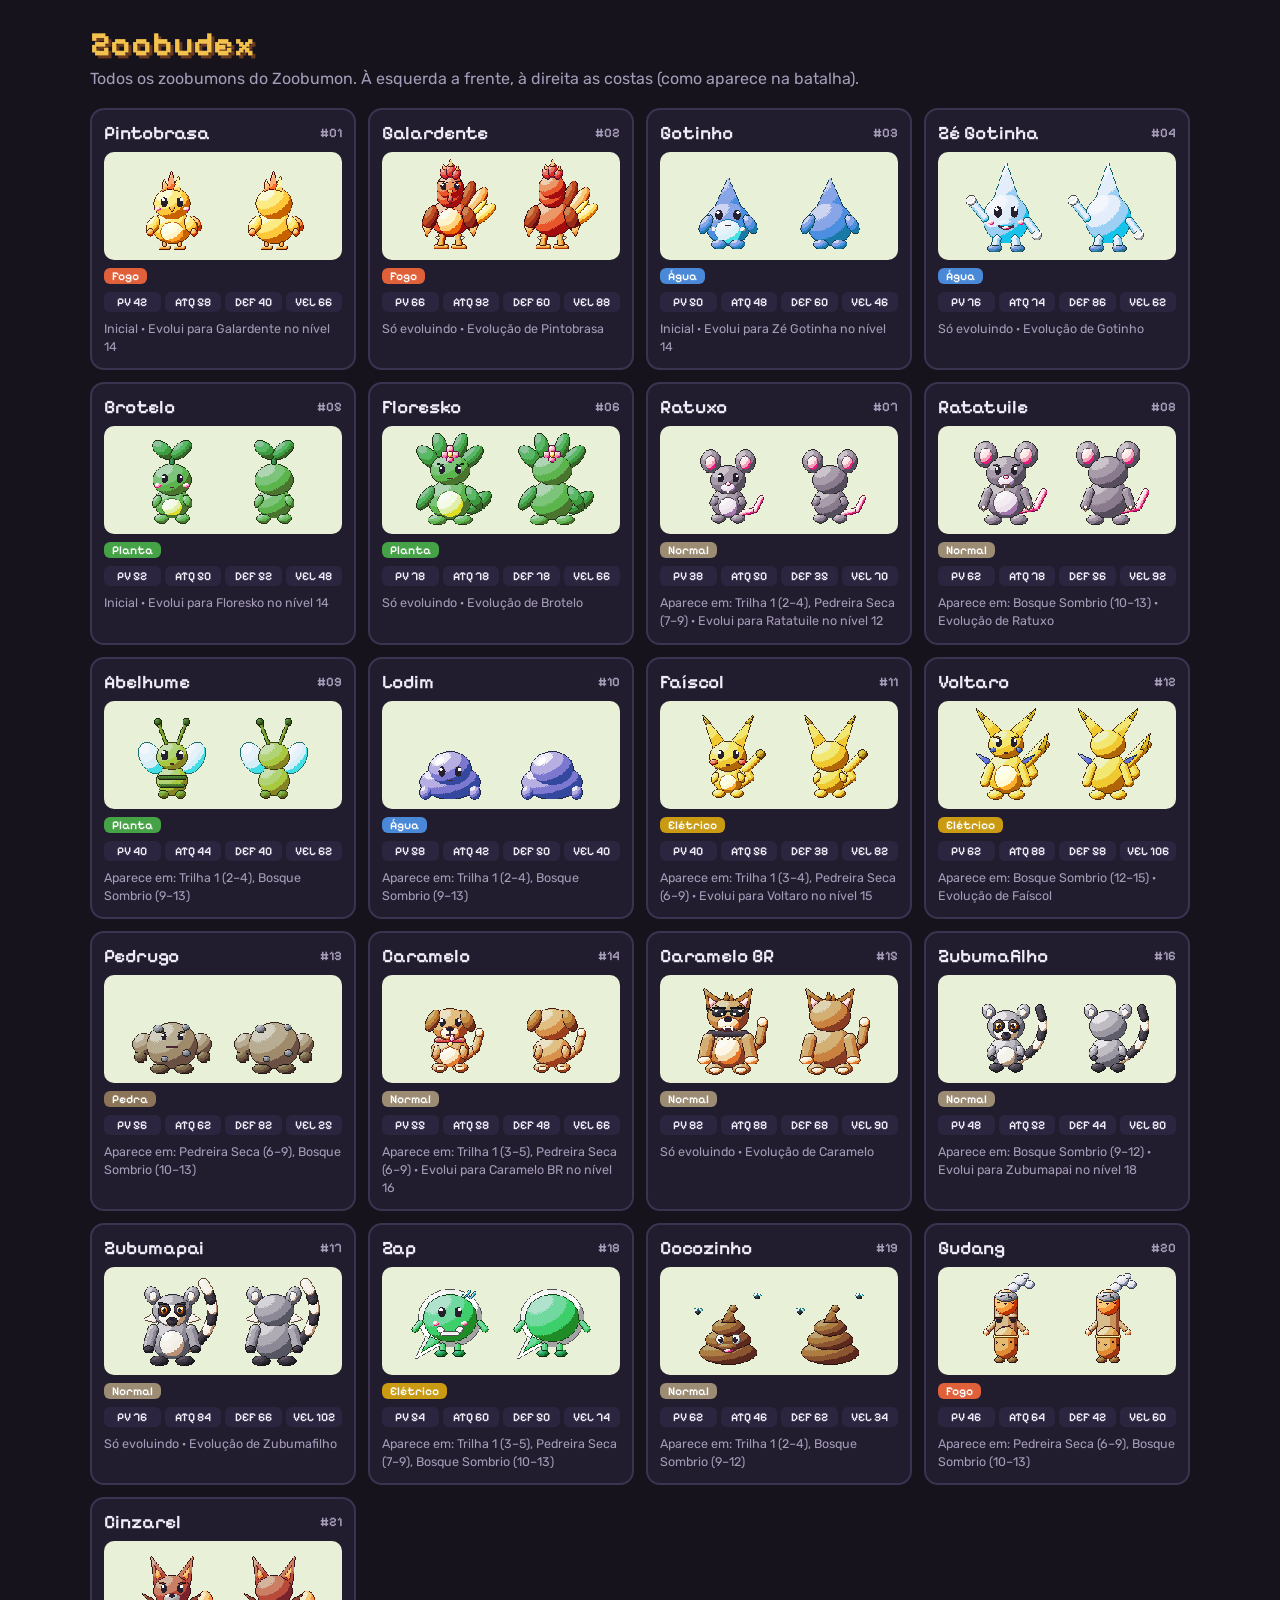
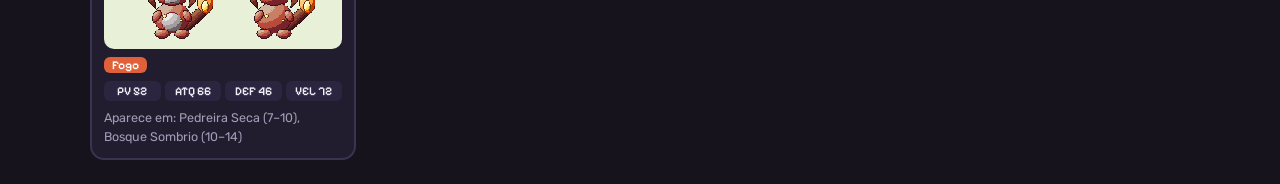
==== zoobudex.html @ a1004571 "Zoobumon: primeira versão do jogo RPG de captura em pixel art para celular: criação de treinador com" ====
<!doctype html>
<html lang="pt-BR">
<head>
  <meta charset="utf-8">
  <meta name="viewport" content="width=device-width, initial-scale=1">
  <title>Zoobudex</title>
  <link rel="stylesheet" href="https://fonts.googleapis.com/css2?family=Pixelify+Sans:wght@400;600;700&family=Rubik:wght@400;500&display=swap">
  <style>
    :root{--room:#16131d;--card:#221d2e;--line:#3b3350;--ink:#f1ecf8;--mute:#a59cb9;--gold:#f2c14e;--f-pix:'Pixelify Sans','Courier New',monospace}
    body{margin:0;background:var(--room);color:var(--ink);font-family:'Rubik',system-ui,sans-serif}
    main{max-width:1100px;margin:0 auto;padding:24px max(16px,env(safe-area-inset-left))}
    h1{font:700 34px var(--f-pix);color:var(--gold);margin:0 0 4px;text-shadow:3px 3px 0 #6b3b20}
    p{color:var(--mute);margin:0 0 20px}
    .grid{display:grid;grid-template-columns:repeat(auto-fill,minmax(230px,1fr));gap:12px}
    .card{background:var(--card);border:2px solid var(--line);border-radius:14px;padding:12px;display:flex;flex-direction:column;gap:8px}
    .imgs{display:flex;gap:6px;justify-content:center;background:#e9f0d8;border-radius:10px;padding:6px}
    .imgs img{width:96px;height:96px;image-rendering:pixelated}
    .top{display:flex;justify-content:space-between;align-items:center;gap:6px}
    .n{font:600 19px var(--f-pix)}
    .num{font:600 13px var(--f-pix);color:var(--mute)}
    .chip{font:600 12px var(--f-pix);color:#fff;border-radius:6px;padding:1px 8px}
    small{color:var(--mute);font-size:12.5px;line-height:1.45}
    .stats{display:grid;grid-template-columns:repeat(4,1fr);gap:4px;text-align:center;font:600 12px var(--f-pix)}
    .stats span{background:#2c2540;border-radius:6px;padding:3px 0}
  </style>
</head>
<body>
  <main>
    <h1>Zoobudex</h1>
    <p>Todos os zoobumons do Zoobumon. À esquerda a frente, à direita as costas (como aparece na batalha).</p>
    <div id="grid" class="grid"></div>
  </main>
  <script src="js/util.js"></script>
  <script src="js/dados.js"></script>
  <script src="js/sprites.js"></script>
  <script>
    const where={};
    for(const[z,list]of Object.entries(ENC))for(const[s,,a,b]of list)(where[s]=where[s]||[]).push(`${ZNAME[z]} (${a}–${b})`);
    const from={};for(const[k,s]of Object.entries(SPECIES))if(s.evo)from[s.evo[0]]=[k,s.evo[1]];
    const starters=['pintobrasa','gotinho','brotelo'];
    document.getElementById('grid').innerHTML=Object.entries(SPECIES).map(([k,s],i)=>{
      const sp=SPR(k),b=sp.b.toDataURL();
      const info=[
        starters.includes(k)?'Inicial':'',
        where[k]?'Aparece em: '+where[k].join(', '):(starters.includes(k)?'':'Só evoluindo'),
        s.evo?`Evolui para ${SPECIES[s.evo[0]].n} no nível ${s.evo[1]}`:'',
        from[k]?`Evolução de ${SPECIES[from[k][0]].n}`:'',
      ].filter(Boolean).join(' · ');
      return`<div class="card"><div class="top"><span class="n">${s.n}</span><span class="num">#${String(i+1).padStart(2,'0')}</span></div>
        <div class="imgs"><img src="${sp.url}" alt="${s.n} de frente"><img src="${b}" alt="${s.n} de costas"></div>
        <div class="top"><span class="chip" style="background:${TYPEC[s.t]}">${s.t}</span></div>
        <div class="stats"><span>PV ${s.b.hp}</span><span>ATQ ${s.b.atk}</span><span>DEF ${s.b.def}</span><span>VEL ${s.b.spd}</span></div>
        <small>${info}</small></div>`;
    }).join('');
  </script>
</body>
</html>
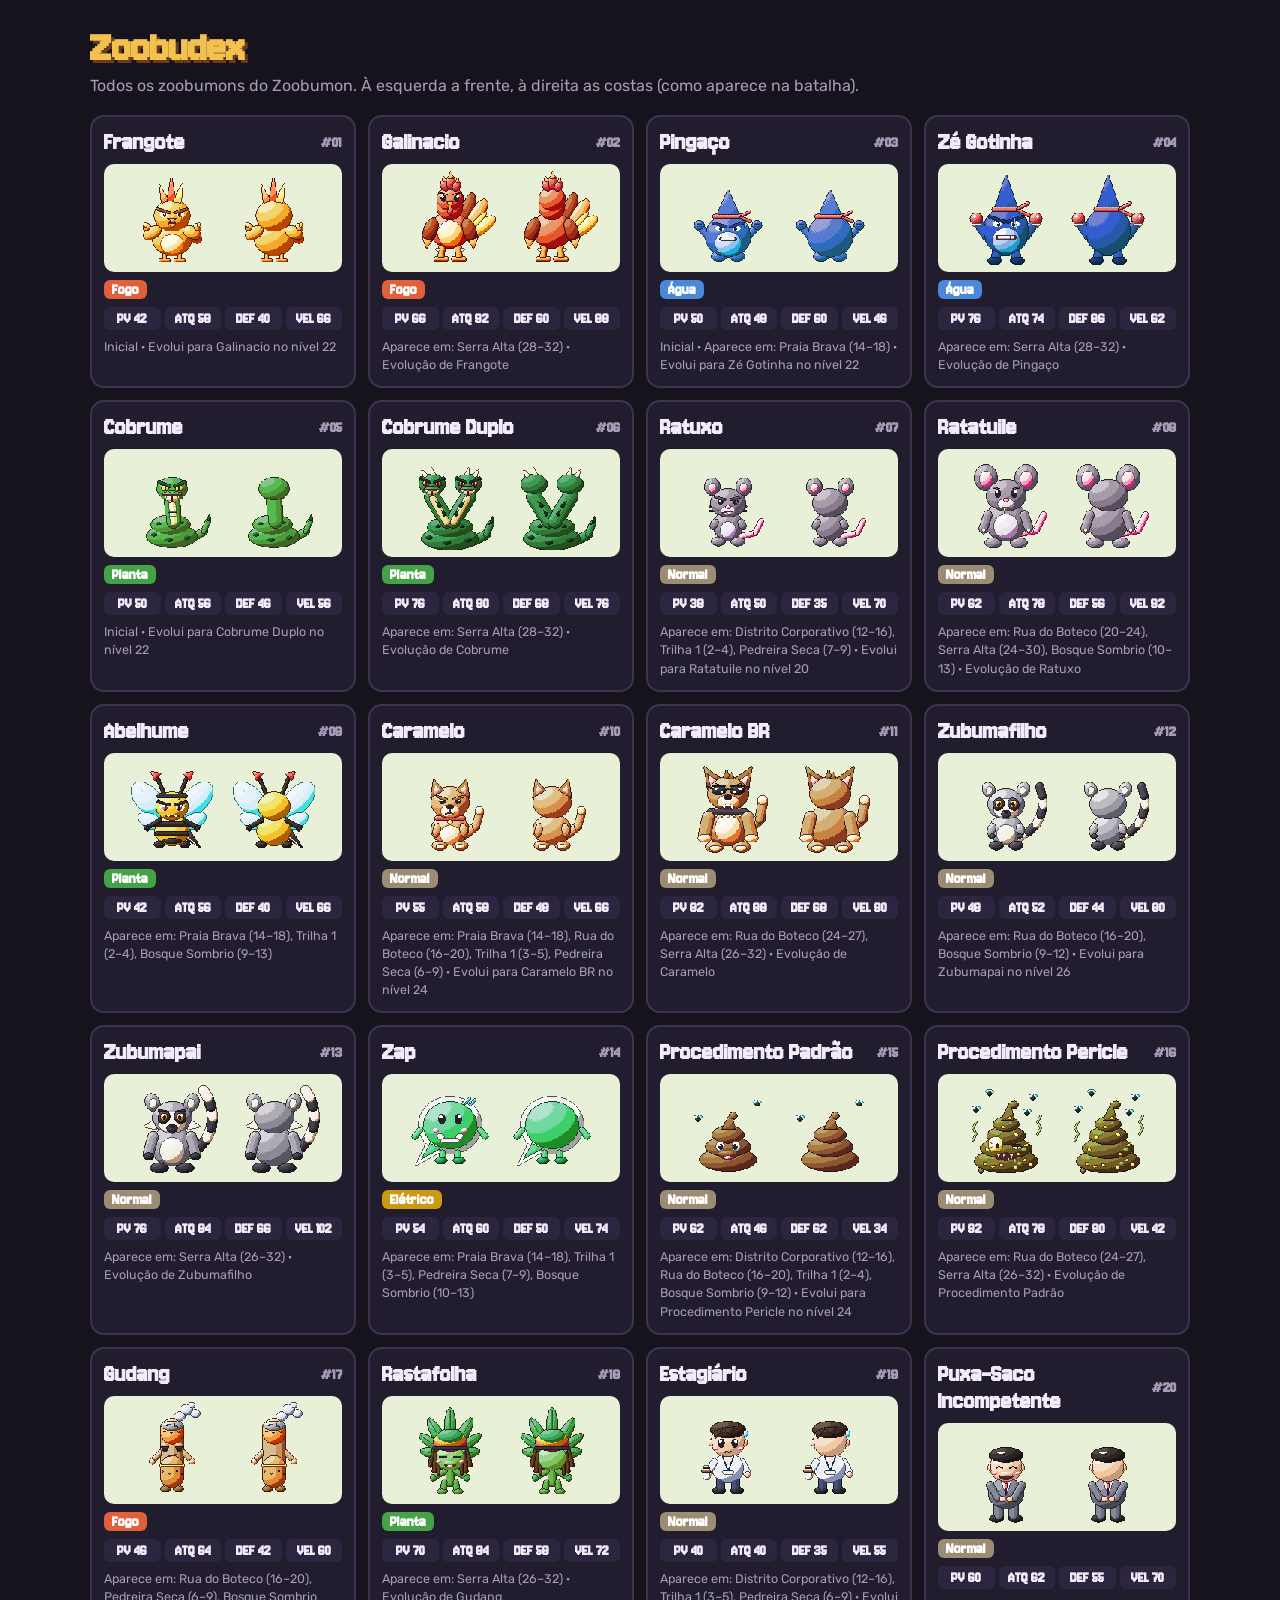
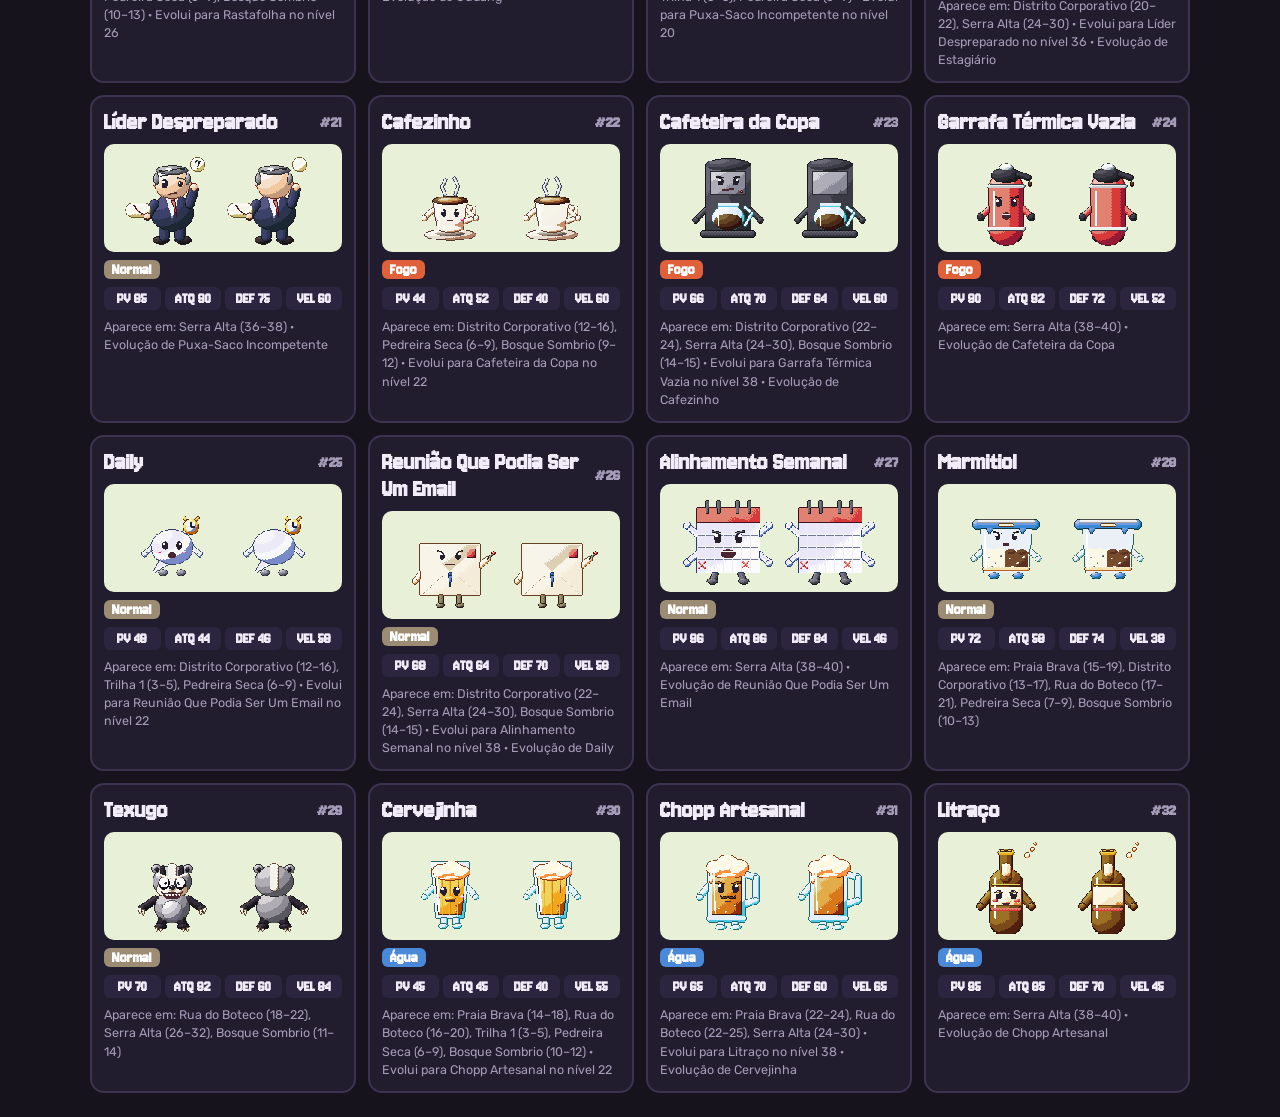
==== commit 3b6377b5: "PP nos golpes, Café Coado, UPA sem balcão no caminho e fonte pixel nova Co-Authored-By: Claude Opus " ====
--- a/zoobudex.html
+++ b/zoobudex.html
@@ -4,9 +4,11 @@
   <meta charset="utf-8">
   <meta name="viewport" content="width=device-width, initial-scale=1">
   <title>Zoobudex</title>
-  <link rel="stylesheet" href="https://fonts.googleapis.com/css2?family=Pixelify+Sans:wght@400;600;700&family=Rubik:wght@400;500&display=swap">
+  <link rel="stylesheet" href="https://fonts.googleapis.com/css2?family=Rubik:wght@400;500&display=swap">
   <style>
-    :root{--room:#16131d;--card:#221d2e;--line:#3b3350;--ink:#f1ecf8;--mute:#a59cb9;--gold:#f2c14e;--f-pix:'Pixelify Sans','Courier New',monospace}
+    @font-face{font-family:'Zoobu Pixel';src:url(fonts/jersey10-latin.woff2) format('woff2');font-display:swap;size-adjust:132%;unicode-range:U+0000-00FF,U+0131,U+0152-0153,U+02BB-02BC,U+02C6,U+02DA,U+02DC,U+2000-206F,U+20AC,U+2122,U+2191,U+2193,U+2212,U+2215,U+FEFF,U+FFFD}
+    @font-face{font-family:'Zoobu Pixel';src:url(fonts/jersey10-latin-ext.woff2) format('woff2');font-display:swap;size-adjust:132%;unicode-range:U+0100-02BA,U+02BD-02C5,U+02C7-02CC,U+02CE-02D7,U+02DD-02FF,U+1E00-1E9F,U+A720-A7FF}
+    :root{--room:#16131d;--card:#221d2e;--line:#3b3350;--ink:#f1ecf8;--mute:#a59cb9;--gold:#f2c14e;--f-pix:'Zoobu Pixel','Courier New',monospace}
     body{margin:0;background:var(--room);color:var(--ink);font-family:'Rubik',system-ui,sans-serif}
     main{max-width:1100px;margin:0 auto;padding:24px max(16px,env(safe-area-inset-left))}
     h1{font:700 34px var(--f-pix);color:var(--gold);margin:0 0 4px;text-shadow:3px 3px 0 #6b3b20}
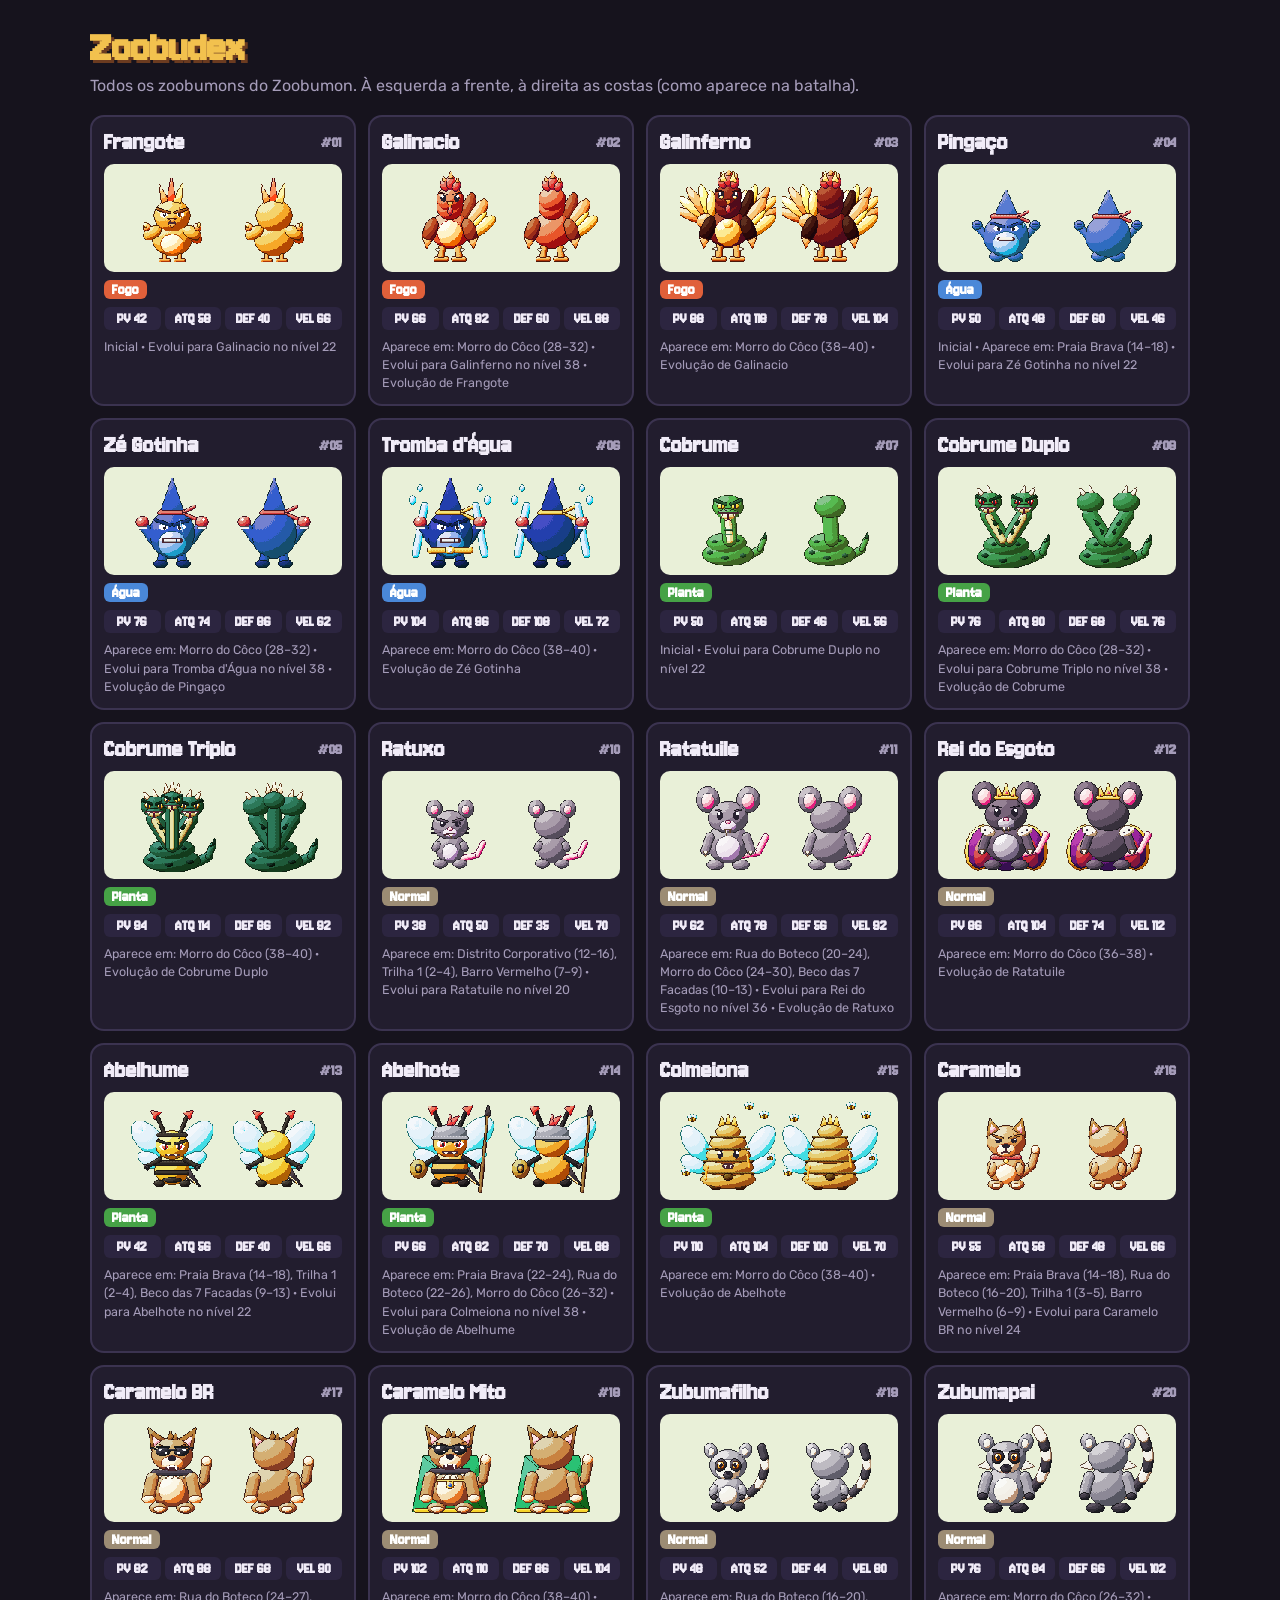
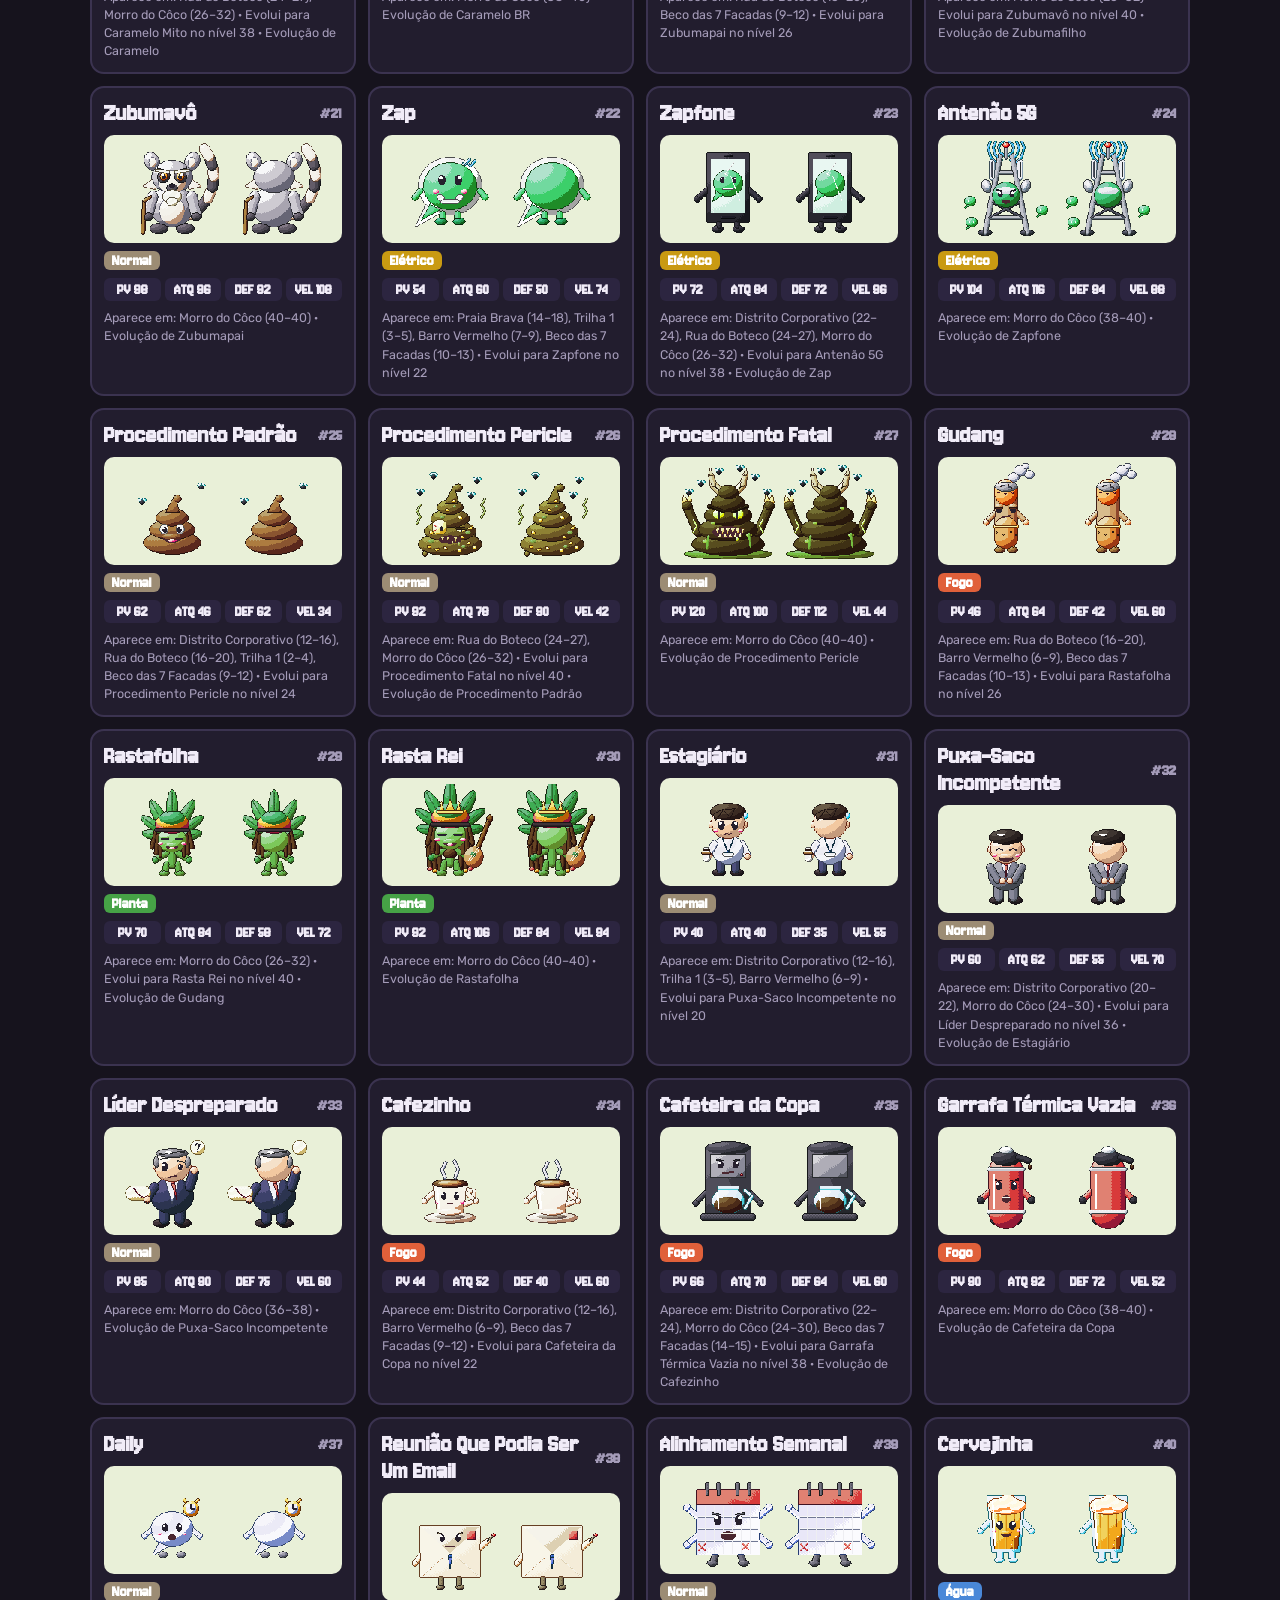
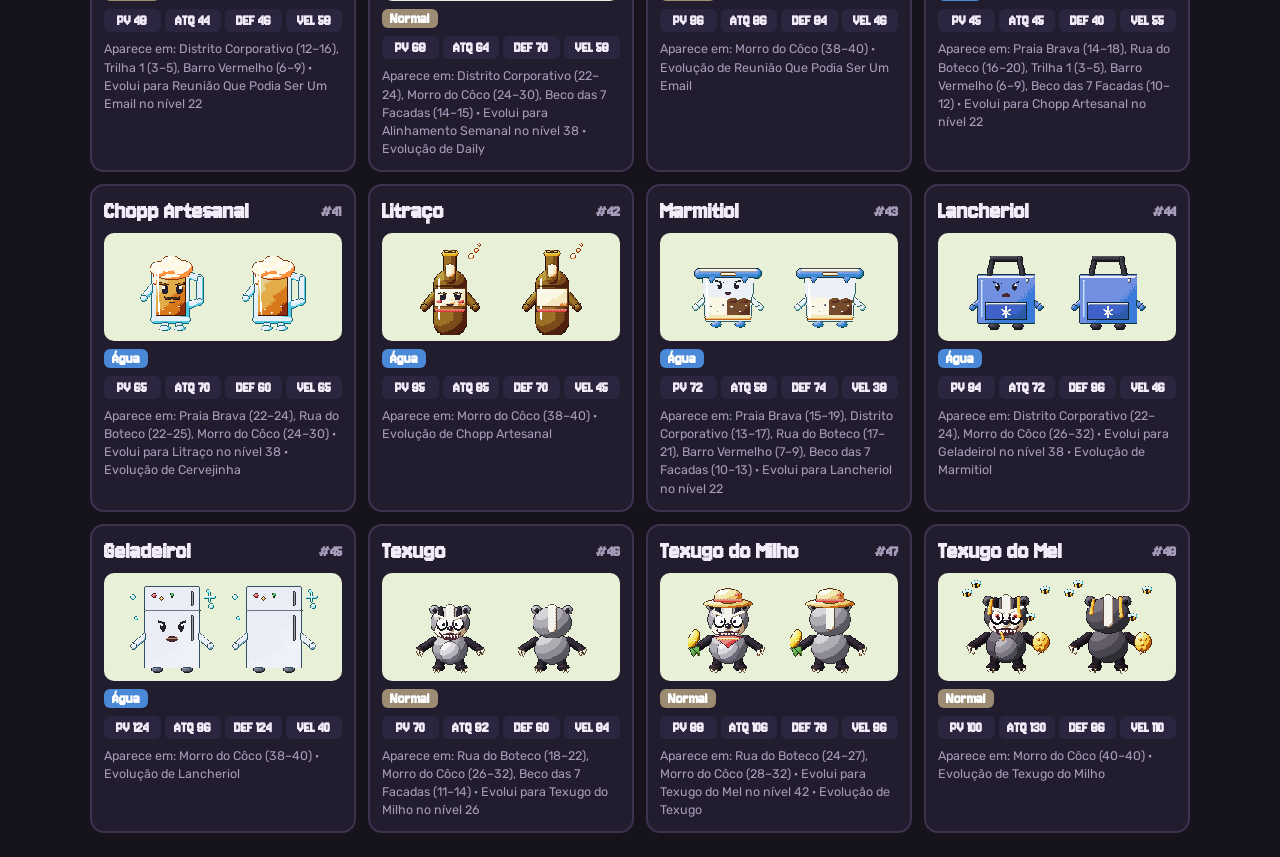
==== commit 3bd3f58d: "Família Zubuma edição Halloween (25% no dia 31) e aviso do evento ao entrar Co-Authored-By: Claude O" ====
--- a/zoobudex.html
+++ b/zoobudex.html
@@ -40,7 +40,7 @@
     for(const[z,list]of Object.entries(ENC))for(const[s,,a,b]of list)(where[s]=where[s]||[]).push(`${ZNAME[z]} (${a}–${b})`);
     const from={};for(const[k,s]of Object.entries(SPECIES))if(s.evo)from[s.evo[0]]=[k,s.evo[1]];
     const starters=['pintobrasa','gotinho','brotelo'];
-    document.getElementById('grid').innerHTML=Object.entries(SPECIES).map(([k,s],i)=>{
+    document.getElementById('grid').innerHTML=Object.entries(SPECIES).filter(([,s])=>!s.hw).map(([k,s],i)=>{
       const sp=SPR(k),b=sp.b.toDataURL();
       const info=[
         starters.includes(k)?'Inicial':'',
